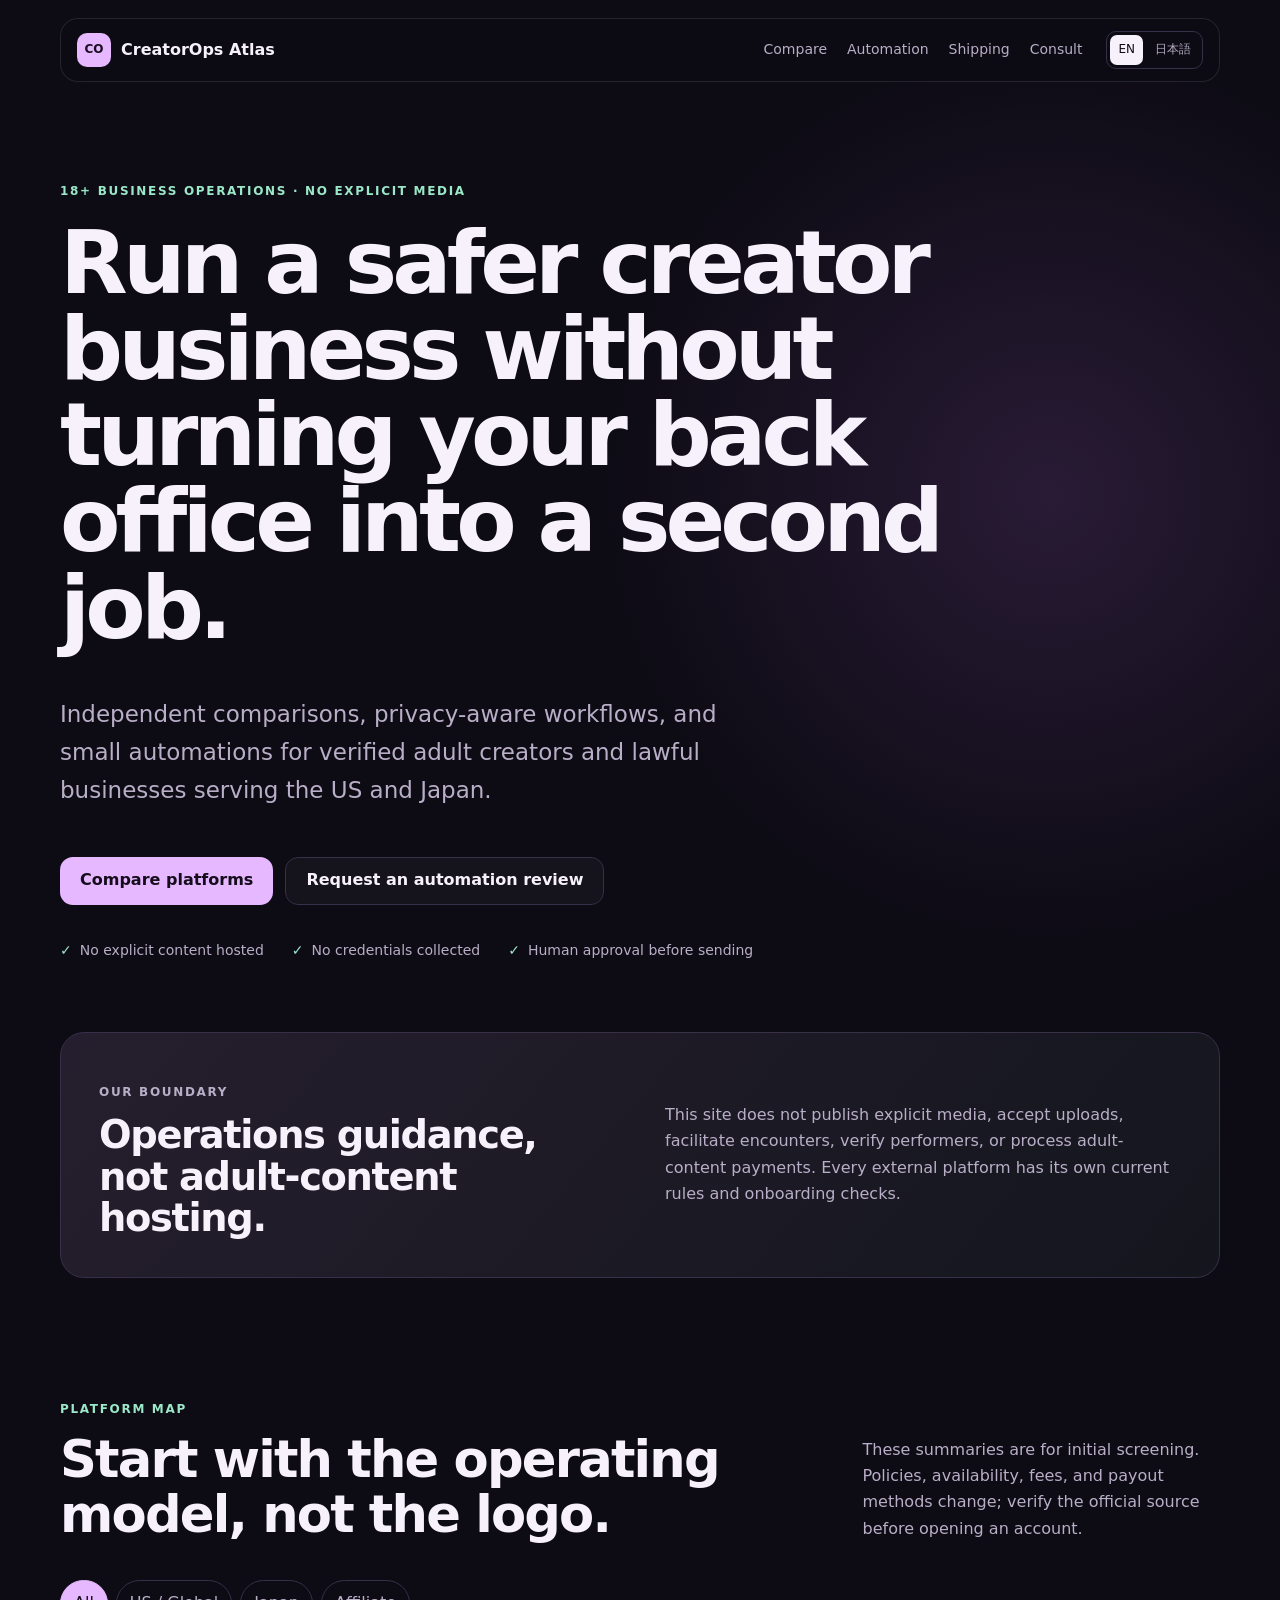
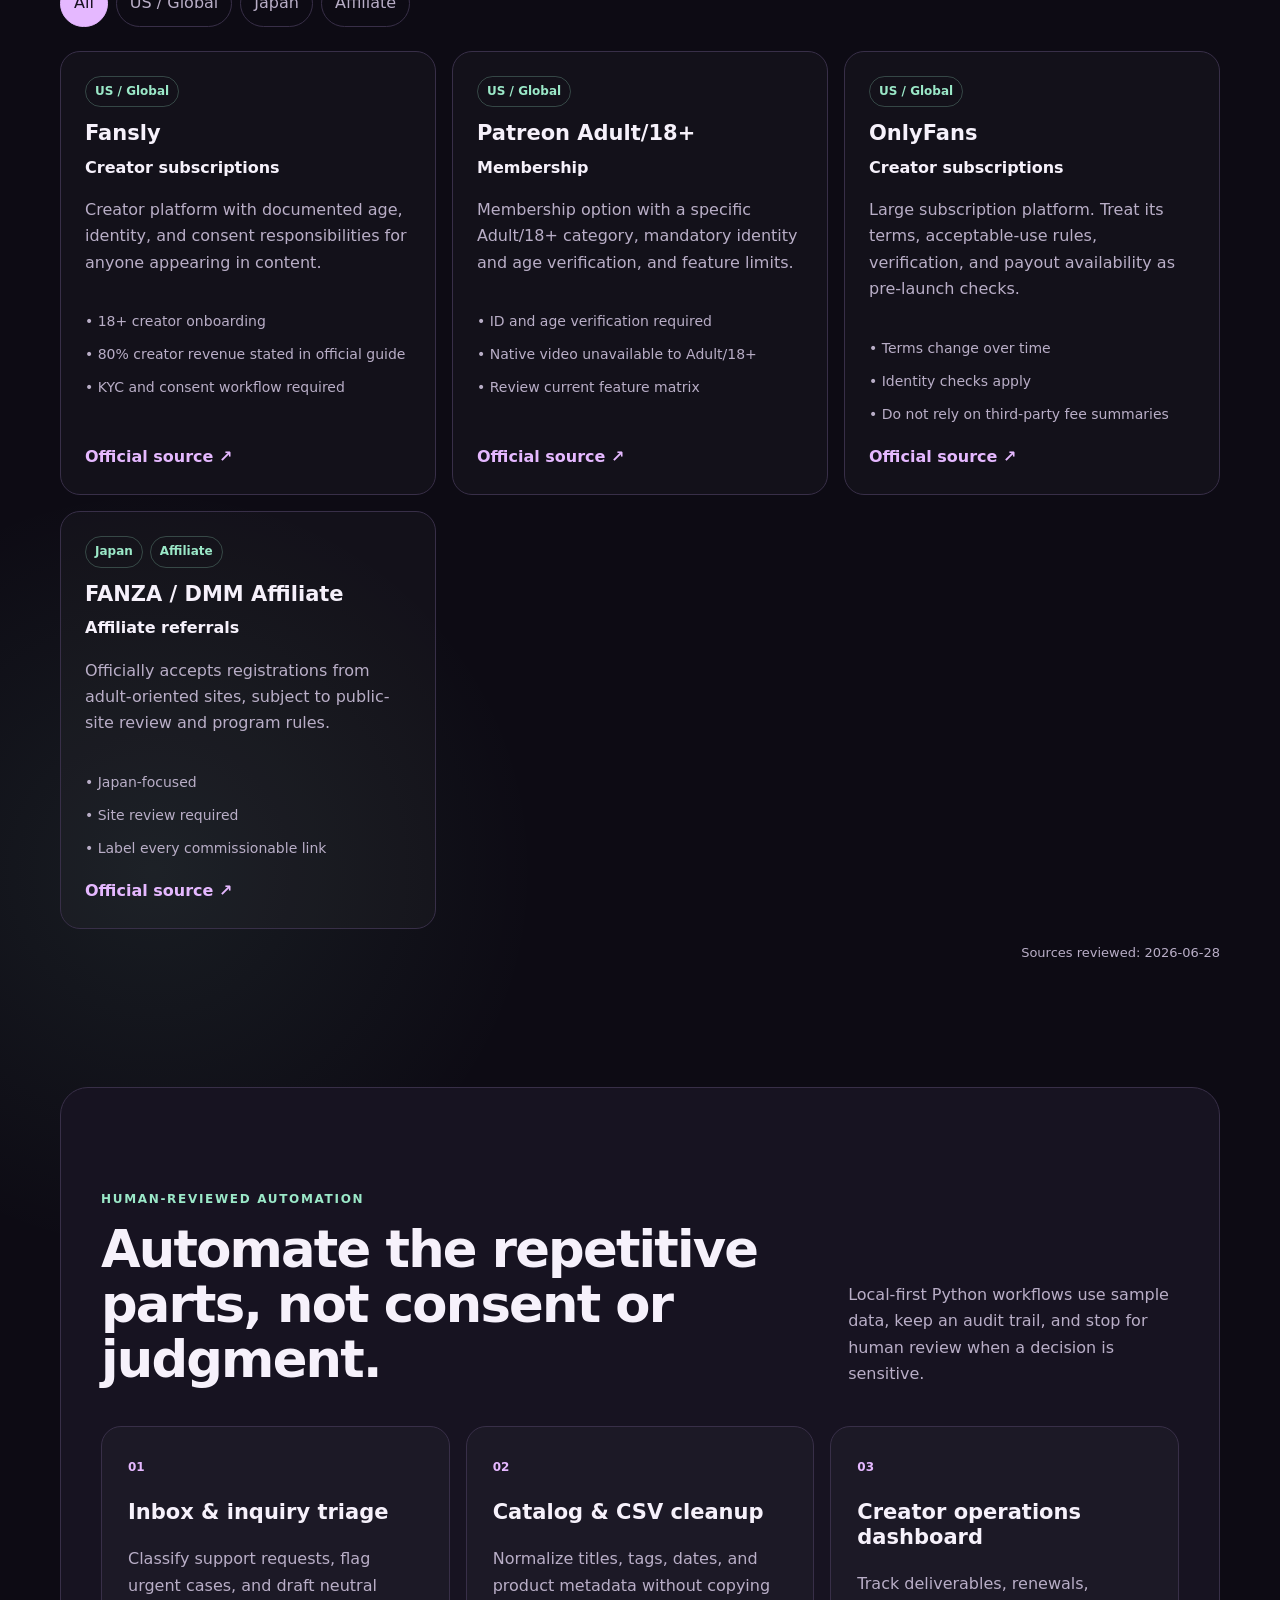
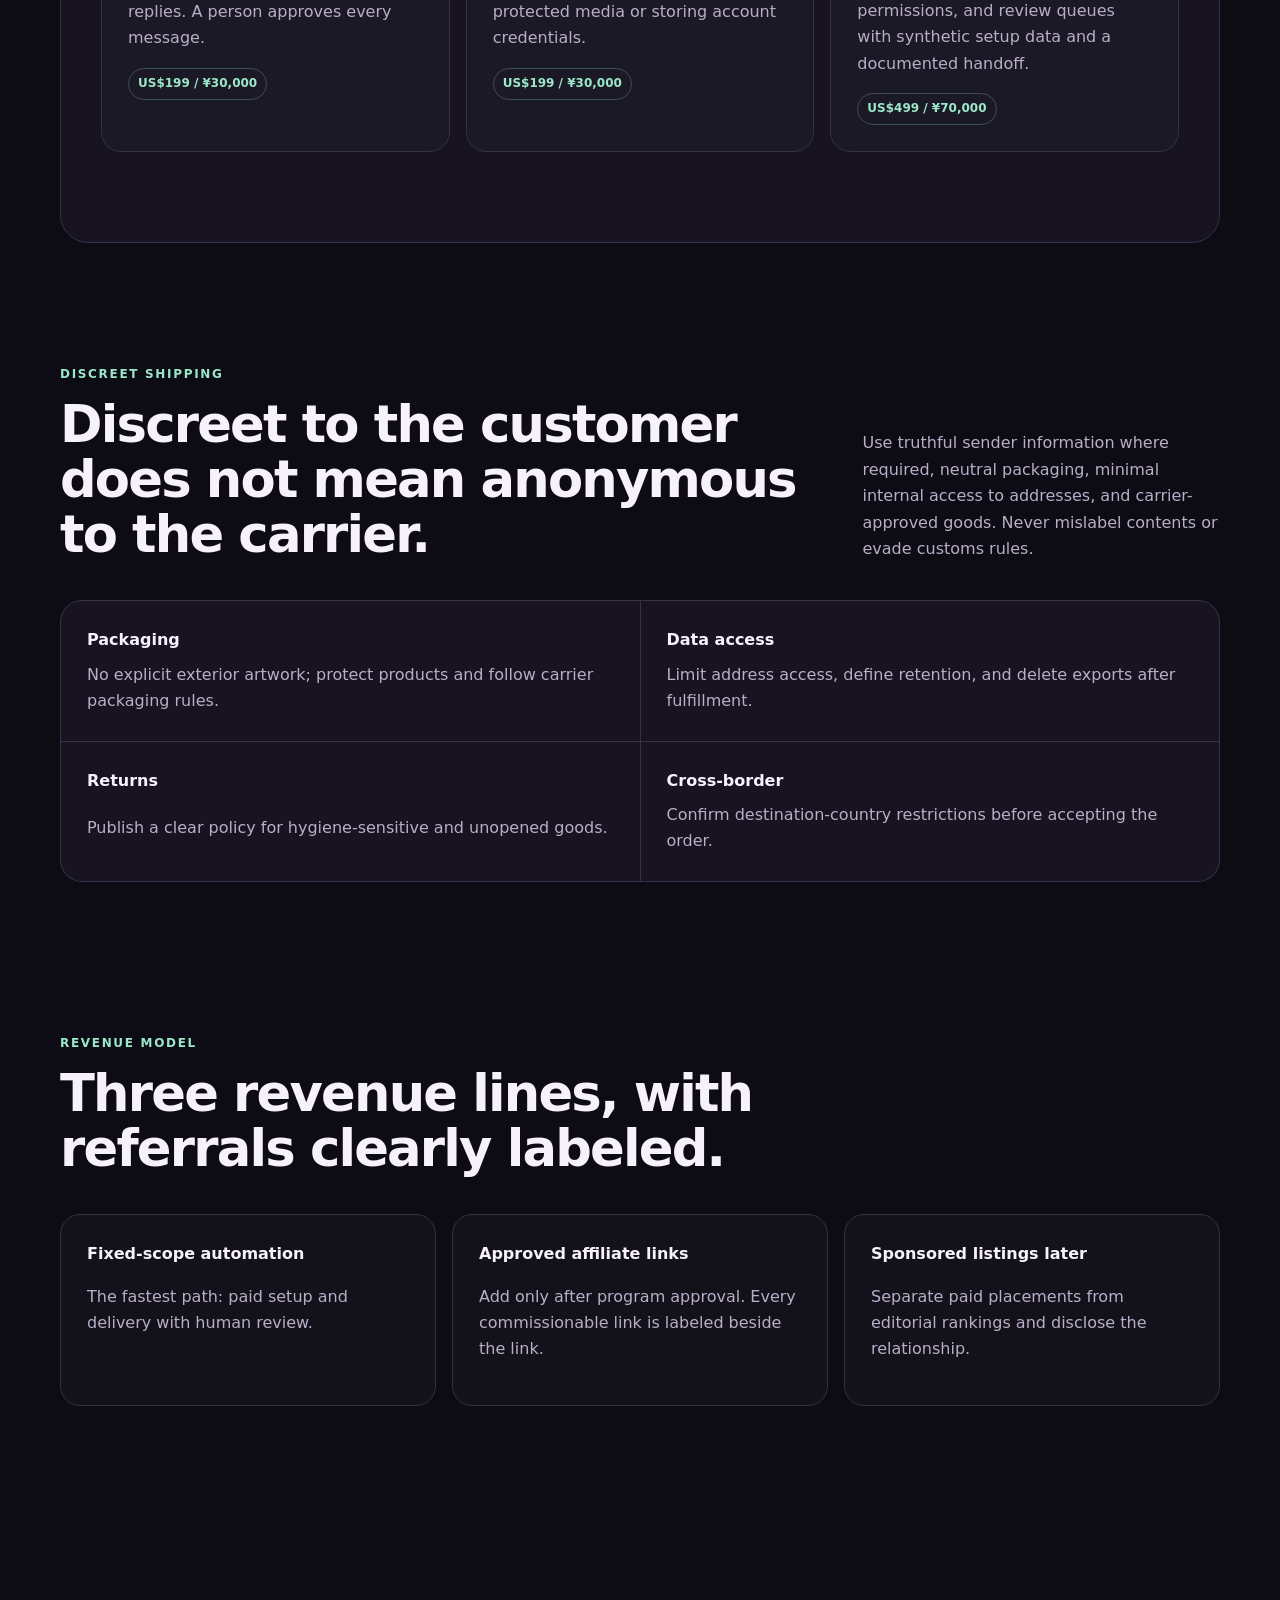
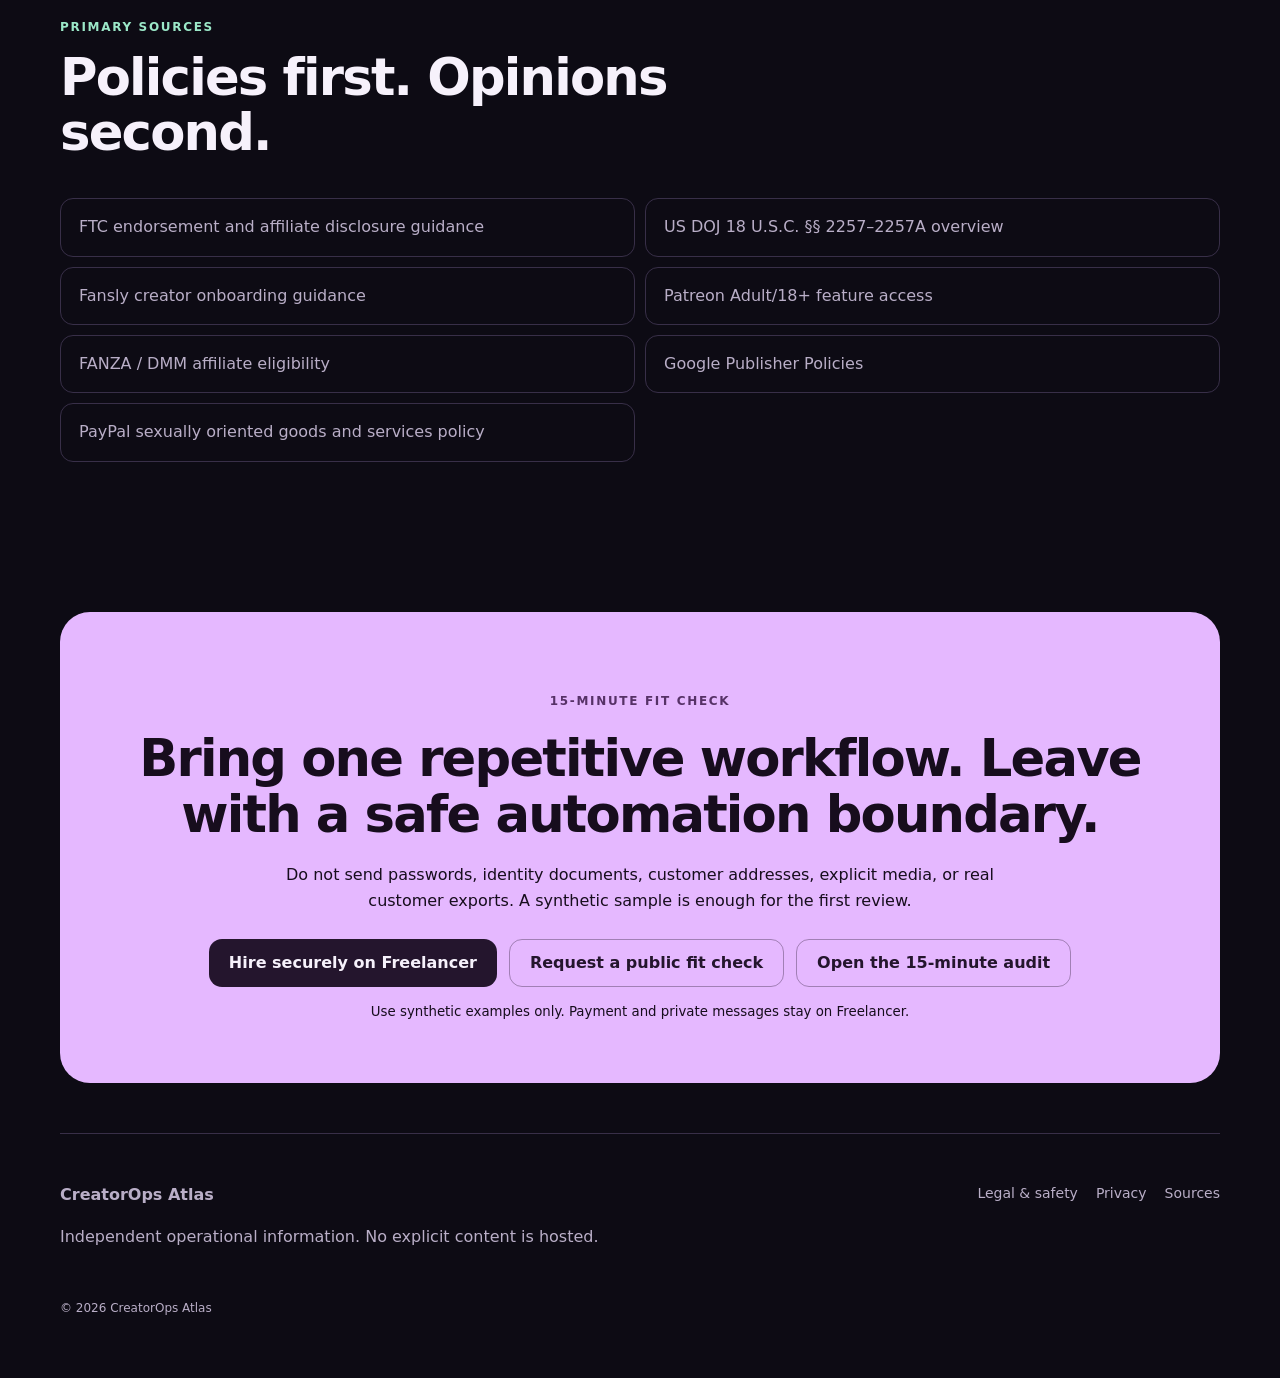
==== index.html @ 3f9b0c03 "feat: launch compliance-first creator operations site" ====
<!doctype html>
<html lang="en">
  <head>
    <meta charset="utf-8" />
    <meta name="viewport" content="width=device-width, initial-scale=1" />
    <meta
      name="description"
      content="Compliance-first platform comparisons and human-reviewed operations automation for verified adult creators and lawful businesses."
    />
    <title>CreatorOps Atlas | Compliance-first creator operations</title>
    <link rel="canonical" href="https://guiwenlingmu962-bot.github.io/creator-ops-atlas/" />
    <meta property="og:title" content="CreatorOps Atlas | Compliance-first creator operations" />
    <meta property="og:description" content="Platform comparisons and human-reviewed automation for verified adult creators and lawful businesses." />
    <meta property="og:type" content="website" />
    <meta property="og:url" content="https://guiwenlingmu962-bot.github.io/creator-ops-atlas/" />
    <link rel="stylesheet" href="styles.css" />
    <script src="app.js" defer></script>
  </head>
  <body>
    <header class="site-header">
      <a class="brand" href="index.html" aria-label="CreatorOps Atlas home">
        <span class="brand-mark">CO</span>
        <span>CreatorOps Atlas</span>
      </a>
      <nav aria-label="Primary navigation">
        <a href="#compare" data-i18n="navCompare">Compare</a>
        <a href="#automation" data-i18n="navAutomation">Automation</a>
        <a href="#shipping" data-i18n="navShipping">Shipping</a>
        <a href="#consult" data-i18n="navConsult">Consult</a>
      </nav>
      <div class="language-switcher" aria-label="Language">
        <button class="lang-button is-active" type="button" data-lang="en">EN</button>
        <button class="lang-button" type="button" data-lang="ja">日本語</button>
      </div>
    </header>

    <main>
      <section class="hero">
        <div class="eyebrow" data-i18n="eyebrow">18+ BUSINESS OPERATIONS · NO EXPLICIT MEDIA</div>
        <h1 data-i18n="heroTitle">Run a safer creator business without turning your back office into a second job.</h1>
        <p class="hero-copy" data-i18n="heroCopy">
          Independent comparisons, privacy-aware workflows, and small automations for verified adult creators and lawful businesses serving the US and Japan.
        </p>
        <div class="hero-actions">
          <a class="button button-primary" href="#compare" data-i18n="heroCompare">Compare platforms</a>
          <a class="button button-secondary" href="#consult" data-i18n="heroConsult">Request an automation review</a>
        </div>
        <ul class="trust-list" aria-label="Operating principles">
          <li data-i18n="trustOne">No explicit content hosted</li>
          <li data-i18n="trustTwo">No credentials collected</li>
          <li data-i18n="trustThree">Human approval before sending</li>
        </ul>
      </section>

      <section class="boundary" aria-labelledby="boundary-title">
        <div>
          <p class="section-kicker" data-i18n="boundaryKicker">OUR BOUNDARY</p>
          <h2 id="boundary-title" data-i18n="boundaryTitle">Operations guidance, not adult-content hosting.</h2>
        </div>
        <p data-i18n="boundaryCopy">
          This site does not publish explicit media, accept uploads, facilitate encounters, verify performers, or process adult-content payments. Every external platform has its own current rules and onboarding checks.
        </p>
      </section>

      <section class="section" id="compare">
        <div class="section-heading">
          <div>
            <p class="section-kicker" data-i18n="compareKicker">PLATFORM MAP</p>
            <h2 data-i18n="compareTitle">Start with the operating model, not the logo.</h2>
          </div>
          <p data-i18n="compareCopy">
            These summaries are for initial screening. Policies, availability, fees, and payout methods change; verify the official source before opening an account.
          </p>
        </div>

        <div class="filters" aria-label="Platform filters">
          <button class="filter-button is-active" type="button" data-filter="all" data-i18n="filterAll">All</button>
          <button class="filter-button" type="button" data-filter="us-global" data-i18n="filterGlobal">US / Global</button>
          <button class="filter-button" type="button" data-filter="japan" data-i18n="filterJapan">Japan</button>
          <button class="filter-button" type="button" data-filter="affiliate" data-i18n="filterAffiliate">Affiliate</button>
        </div>
        <div class="platform-grid" id="platform-grid" aria-live="polite"></div>
        <p class="review-date"><span data-i18n="reviewed">Sources reviewed:</span> 2026-06-28</p>
      </section>

      <section class="section muted-section" id="automation">
        <div class="section-heading">
          <div>
            <p class="section-kicker" data-i18n="automationKicker">HUMAN-REVIEWED AUTOMATION</p>
            <h2 data-i18n="automationTitle">Automate the repetitive parts, not consent or judgment.</h2>
          </div>
          <p data-i18n="automationCopy">
            Local-first Python workflows use sample data, keep an audit trail, and stop for human review when a decision is sensitive.
          </p>
        </div>
        <div class="service-grid">
          <article class="service-card">
            <span class="service-number">01</span>
            <h3 data-i18n="serviceOneTitle">Inbox & inquiry triage</h3>
            <p data-i18n="serviceOneCopy">Classify support requests, flag urgent cases, and draft neutral replies. A person approves every message.</p>
            <span class="pill" data-i18n="serviceOnePrice">US$199 / ¥30,000</span>
          </article>
          <article class="service-card">
            <span class="service-number">02</span>
            <h3 data-i18n="serviceTwoTitle">Catalog & CSV cleanup</h3>
            <p data-i18n="serviceTwoCopy">Normalize titles, tags, dates, and product metadata without copying protected media or storing account credentials.</p>
            <span class="pill" data-i18n="serviceTwoPrice">US$199 / ¥30,000</span>
          </article>
          <article class="service-card">
            <span class="service-number">03</span>
            <h3 data-i18n="serviceThreeTitle">Creator operations dashboard</h3>
            <p data-i18n="serviceThreeCopy">Track deliverables, renewals, permissions, and review queues with synthetic setup data and a documented handoff.</p>
            <span class="pill" data-i18n="serviceThreePrice">US$499 / ¥70,000</span>
          </article>
        </div>
      </section>

      <section class="section" id="shipping">
        <div class="section-heading">
          <div>
            <p class="section-kicker" data-i18n="shippingKicker">DISCREET SHIPPING</p>
            <h2 data-i18n="shippingTitle">Discreet to the customer does not mean anonymous to the carrier.</h2>
          </div>
          <p data-i18n="shippingCopy">
            Use truthful sender information where required, neutral packaging, minimal internal access to addresses, and carrier-approved goods. Never mislabel contents or evade customs rules.
          </p>
        </div>
        <div class="checklist">
          <div><strong data-i18n="shipOneTitle">Packaging</strong><span data-i18n="shipOneCopy">No explicit exterior artwork; protect products and follow carrier packaging rules.</span></div>
          <div><strong data-i18n="shipTwoTitle">Data access</strong><span data-i18n="shipTwoCopy">Limit address access, define retention, and delete exports after fulfillment.</span></div>
          <div><strong data-i18n="shipThreeTitle">Returns</strong><span data-i18n="shipThreeCopy">Publish a clear policy for hygiene-sensitive and unopened goods.</span></div>
          <div><strong data-i18n="shipFourTitle">Cross-border</strong><span data-i18n="shipFourCopy">Confirm destination-country restrictions before accepting the order.</span></div>
        </div>
      </section>

      <section class="section revenue-section">
        <div class="section-heading">
          <div>
            <p class="section-kicker" data-i18n="revenueKicker">REVENUE MODEL</p>
            <h2 data-i18n="revenueTitle">Three revenue lines, with referrals clearly labeled.</h2>
          </div>
        </div>
        <div class="revenue-grid">
          <article><strong data-i18n="revenueOneTitle">Fixed-scope automation</strong><p data-i18n="revenueOneCopy">The fastest path: paid setup and delivery with human review.</p></article>
          <article><strong data-i18n="revenueTwoTitle">Approved affiliate links</strong><p data-i18n="revenueTwoCopy">Add only after program approval. Every commissionable link is labeled beside the link.</p></article>
          <article><strong data-i18n="revenueThreeTitle">Sponsored listings later</strong><p data-i18n="revenueThreeCopy">Separate paid placements from editorial rankings and disclose the relationship.</p></article>
        </div>
      </section>

      <section class="section source-section" id="sources">
        <div class="section-heading">
          <div>
            <p class="section-kicker" data-i18n="sourcesKicker">PRIMARY SOURCES</p>
            <h2 data-i18n="sourcesTitle">Policies first. Opinions second.</h2>
          </div>
        </div>
        <div class="source-list">
          <a href="https://www.ftc.gov/business-guidance/resources/ftcs-endorsement-guides-what-people-are-asking" rel="noopener" target="_blank">FTC endorsement and affiliate disclosure guidance</a>
          <a href="https://www.justice.gov/criminal/criminal-ceos/18-usc-2257-2257a-certifications" rel="noopener" target="_blank">US DOJ 18 U.S.C. §§ 2257–2257A overview</a>
          <a href="https://help.fansly.com/en/articles/12315241-getting-started-on-fansly" rel="noopener" target="_blank">Fansly creator onboarding guidance</a>
          <a href="https://support.patreon.com/hc/en-us/articles/31714988741645-Access-to-Patreon-s-features-and-products-for-Adult-18-creators" rel="noopener" target="_blank">Patreon Adult/18+ feature access</a>
          <a href="https://support.dmm.co.jp/affiliate/article/44522" rel="noopener" target="_blank">FANZA / DMM affiliate eligibility</a>
          <a href="https://support.google.com/adsense/answer/10502938?hl=en" rel="noopener" target="_blank">Google Publisher Policies</a>
          <a href="https://pep.paypal.com/us/cshelp/article/what-is-paypal%E2%80%99s-policy-on-transactions-that-involve-sexually-oriented-goods-and-services-help384" rel="noopener" target="_blank">PayPal sexually oriented goods and services policy</a>
        </div>
      </section>

      <section class="consult" id="consult">
        <p class="section-kicker" data-i18n="consultKicker">15-MINUTE FIT CHECK</p>
        <h2 data-i18n="consultTitle">Bring one repetitive workflow. Leave with a safe automation boundary.</h2>
        <p data-i18n="consultCopy">
          Do not send passwords, identity documents, customer addresses, explicit media, or real customer exports. A synthetic sample is enough for the first review.
        </p>
        <div class="hero-actions centered-actions">
          <a
            class="button button-primary"
            href="https://www.freelancer.com/u/noris48"
            target="_blank"
            rel="noopener"
            data-i18n="consultButton"
          >Hire securely on Freelancer</a>
          <a
            class="button consult-secondary"
            href="https://github.com/guiwenlingmu962-bot/creator-ops-atlas/issues/new?template=automation-review.yml"
            target="_blank"
            rel="noopener"
            data-i18n="consultPublic"
          >Request a public fit check</a>
          <a class="button consult-secondary" href="downloads/creator-ops-audit.md" data-i18n="consultAudit">Open the 15-minute audit</a>
        </div>
        <small data-i18n="consultNote">Use synthetic examples only. Payment and private messages stay on Freelancer.</small>
      </section>
    </main>

    <footer>
      <div>
        <strong>CreatorOps Atlas</strong>
        <p data-i18n="footerCopy">Independent operational information. No explicit content is hosted.</p>
      </div>
      <div class="footer-links">
        <a href="legal.html" data-i18n="footerLegal">Legal & safety</a>
        <a href="privacy.html" data-i18n="footerPrivacy">Privacy</a>
        <a href="#sources" data-i18n="footerSources">Sources</a>
      </div>
      <p class="copyright">© <span id="year"></span> CreatorOps Atlas</p>
    </footer>
  </body>
</html>
---- styles.css ----
:root {
  color-scheme: dark;
  --bg: #0d0b14;
  --panel: #171321;
  --panel-2: #211a2f;
  --line: #382f48;
  --text: #f6f1fb;
  --muted: #b9aec7;
  --accent: #e5b8ff;
  --accent-strong: #c875f4;
  --mint: #9be8c8;
  --max: 1160px;
}

* { box-sizing: border-box; }
html { scroll-behavior: smooth; }
body {
  margin: 0;
  background:
    radial-gradient(circle at 82% 8%, rgba(200, 117, 244, 0.15), transparent 28rem),
    radial-gradient(circle at 12% 40%, rgba(155, 232, 200, 0.08), transparent 24rem),
    var(--bg);
  color: var(--text);
  font-family: Inter, ui-sans-serif, system-ui, -apple-system, BlinkMacSystemFont, "Segoe UI", sans-serif;
  line-height: 1.65;
}
a { color: inherit; }
button, .button { font: inherit; }
.site-header {
  width: min(calc(100% - 32px), var(--max));
  margin: 18px auto 0;
  padding: 12px 16px;
  display: flex;
  align-items: center;
  gap: 24px;
  position: sticky;
  top: 12px;
  z-index: 10;
  border: 1px solid rgba(255,255,255,.1);
  border-radius: 18px;
  background: rgba(13, 11, 20, .82);
  backdrop-filter: blur(18px);
}
.brand { display: flex; align-items: center; gap: 10px; font-weight: 800; text-decoration: none; white-space: nowrap; }
.brand-mark { display: grid; place-items: center; width: 34px; height: 34px; border-radius: 10px; background: var(--accent); color: #1a0f22; font-size: 12px; }
nav { display: flex; gap: 20px; margin-left: auto; }
nav a, .footer-links a { color: var(--muted); text-decoration: none; font-size: 14px; }
nav a:hover, .footer-links a:hover { color: var(--text); }
.language-switcher { display: flex; gap: 4px; padding: 3px; border: 1px solid var(--line); border-radius: 10px; }
.lang-button, .filter-button { border: 0; cursor: pointer; color: var(--muted); background: transparent; }
.lang-button { padding: 5px 8px; border-radius: 7px; font-size: 12px; }
.lang-button.is-active { background: var(--text); color: var(--bg); }
main { width: min(calc(100% - 32px), var(--max)); margin: 0 auto; }
.hero { min-height: 720px; display: flex; flex-direction: column; justify-content: center; align-items: flex-start; max-width: 940px; padding: 100px 0 70px; }
.eyebrow, .section-kicker { color: var(--mint); font-size: 12px; font-weight: 800; letter-spacing: .14em; }
h1 { margin: 18px 0 22px; font-size: clamp(44px, 7.2vw, 88px); line-height: .98; letter-spacing: -.055em; }
h2 { margin: 6px 0 0; font-size: clamp(30px, 4vw, 52px); line-height: 1.08; letter-spacing: -.035em; }
h3 { font-size: 21px; line-height: 1.2; }
.hero-copy { max-width: 720px; color: var(--muted); font-size: clamp(18px, 2vw, 23px); }
.hero-actions { display: flex; flex-wrap: wrap; gap: 12px; margin-top: 24px; }
.button { display: inline-flex; align-items: center; justify-content: center; min-height: 48px; padding: 0 20px; border-radius: 13px; font-weight: 800; text-decoration: none; }
.button-primary { color: #160d1c; background: var(--accent); }
.button-primary:hover { background: #f0d2ff; }
.button-secondary { border: 1px solid var(--line); background: rgba(255,255,255,.03); }
.trust-list { display: flex; flex-wrap: wrap; gap: 10px 28px; margin: 34px 0 0; padding: 0; color: var(--muted); list-style: none; font-size: 14px; }
.trust-list li::before { content: "✓"; margin-right: 8px; color: var(--mint); }
.boundary { display: grid; grid-template-columns: 1fr 1fr; gap: 50px; align-items: center; padding: 38px; border: 1px solid var(--line); border-radius: 24px; background: linear-gradient(130deg, rgba(229,184,255,.11), rgba(155,232,200,.05)); }
.boundary h2 { font-size: clamp(27px, 3vw, 40px); }
.boundary p { color: var(--muted); }
.section { padding: 110px 0 30px; }
.muted-section { margin-top: 80px; padding: 90px 40px; border: 1px solid var(--line); border-radius: 28px; background: var(--panel); }
.section-heading { display: grid; grid-template-columns: minmax(0, 1.35fr) minmax(280px, .65fr); gap: 60px; align-items: end; margin-bottom: 38px; }
.section-heading > p { color: var(--muted); margin: 0; }
.filters { display: flex; flex-wrap: wrap; gap: 8px; margin-bottom: 24px; }
.filter-button { padding: 9px 13px; border: 1px solid var(--line); border-radius: 999px; }
.filter-button.is-active { color: #171020; border-color: var(--accent); background: var(--accent); }
.platform-grid, .service-grid, .revenue-grid { display: grid; grid-template-columns: repeat(3, 1fr); gap: 16px; }
.platform-card, .service-card, .revenue-grid article { border: 1px solid var(--line); border-radius: 20px; background: rgba(255,255,255,.025); }
.platform-card { padding: 24px; display: flex; flex-direction: column; min-height: 340px; }
.platform-card h3 { margin: 14px 0 8px; }
.platform-card p { color: var(--muted); }
.card-meta { display: flex; flex-wrap: wrap; gap: 7px; }
.tag, .pill { display: inline-flex; padding: 5px 9px; border-radius: 999px; color: var(--mint); border: 1px solid rgba(155,232,200,.25); font-size: 12px; font-weight: 700; }
.card-facts { display: grid; gap: 10px; margin: 18px 0; font-size: 14px; }
.card-facts span { color: var(--muted); }
.source-link { margin-top: auto; color: var(--accent); font-weight: 800; text-decoration: none; }
.review-date { color: var(--muted); font-size: 13px; text-align: right; }
.service-card { padding: 26px; }
.service-card p { color: var(--muted); min-height: 96px; }
.service-number { color: var(--accent); font-size: 12px; font-weight: 900; }
.checklist { display: grid; grid-template-columns: 1fr 1fr; gap: 1px; overflow: hidden; border: 1px solid var(--line); border-radius: 22px; background: var(--line); }
.checklist div { display: grid; gap: 8px; padding: 26px; background: var(--panel); }
.checklist span { color: var(--muted); }
.revenue-section { padding-bottom: 90px; }
.revenue-grid article { padding: 26px; }
.revenue-grid p { color: var(--muted); }
.source-list { display: grid; grid-template-columns: 1fr 1fr; gap: 10px; }
.source-list a { padding: 15px 18px; color: var(--muted); border: 1px solid var(--line); border-radius: 13px; text-decoration: none; }
.source-list a:hover { color: var(--text); border-color: var(--accent-strong); }
.consult { margin: 120px 0 50px; padding: 60px; text-align: center; border-radius: 30px; background: var(--accent); color: #170d1d; }
.consult p { max-width: 760px; margin: 20px auto; }
.consult .section-kicker { color: #563167; }
.consult .button-primary { color: var(--text); background: #24152d; }
.centered-actions { justify-content: center; }
.consult-secondary { color: #24152d; border: 1px solid rgba(36, 21, 45, .35); }
.consult small { display: block; margin-top: 14px; }
footer { width: min(calc(100% - 32px), var(--max)); margin: 0 auto; padding: 48px 0; display: grid; grid-template-columns: 1fr auto; gap: 20px; border-top: 1px solid var(--line); color: var(--muted); }
.footer-links { display: flex; gap: 18px; }
.copyright { grid-column: 1 / -1; font-size: 12px; }
.legal-main { max-width: 850px; padding: 90px 0; }
.legal-main h1 { font-size: clamp(40px, 7vw, 68px); }
.legal-main h2 { margin-top: 44px; font-size: 27px; }
.legal-main p, .legal-main li { color: var(--muted); }

@media (max-width: 850px) {
  nav { display: none; }
  .language-switcher { margin-left: auto; }
  .hero { min-height: auto; padding-top: 130px; }
  .boundary, .section-heading { grid-template-columns: 1fr; gap: 20px; }
  .platform-grid, .service-grid, .revenue-grid { grid-template-columns: 1fr; }
  .muted-section { padding: 60px 22px; }
  .checklist, .source-list { grid-template-columns: 1fr; }
  .consult { padding: 42px 22px; }
  footer { grid-template-columns: 1fr; }
  .footer-links { flex-wrap: wrap; }
}

@media (prefers-reduced-motion: reduce) {
  html { scroll-behavior: auto; }
}
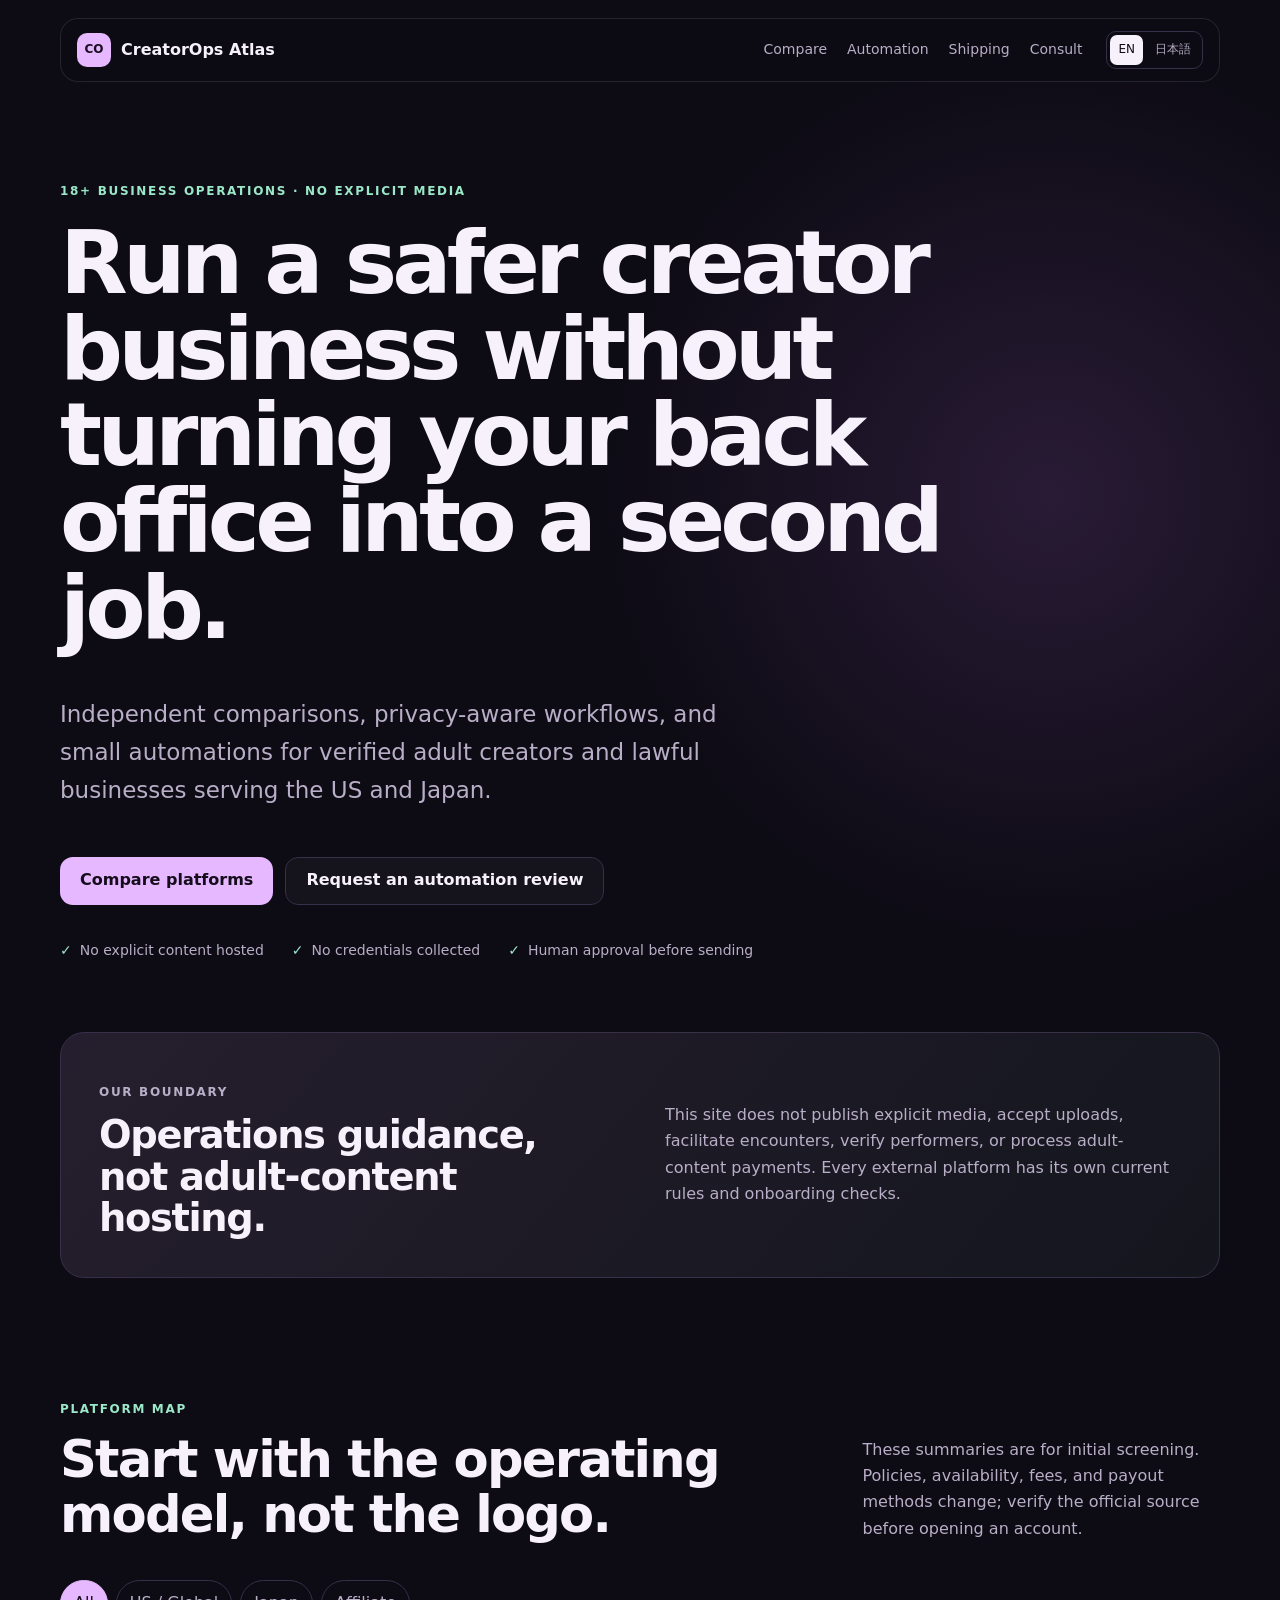
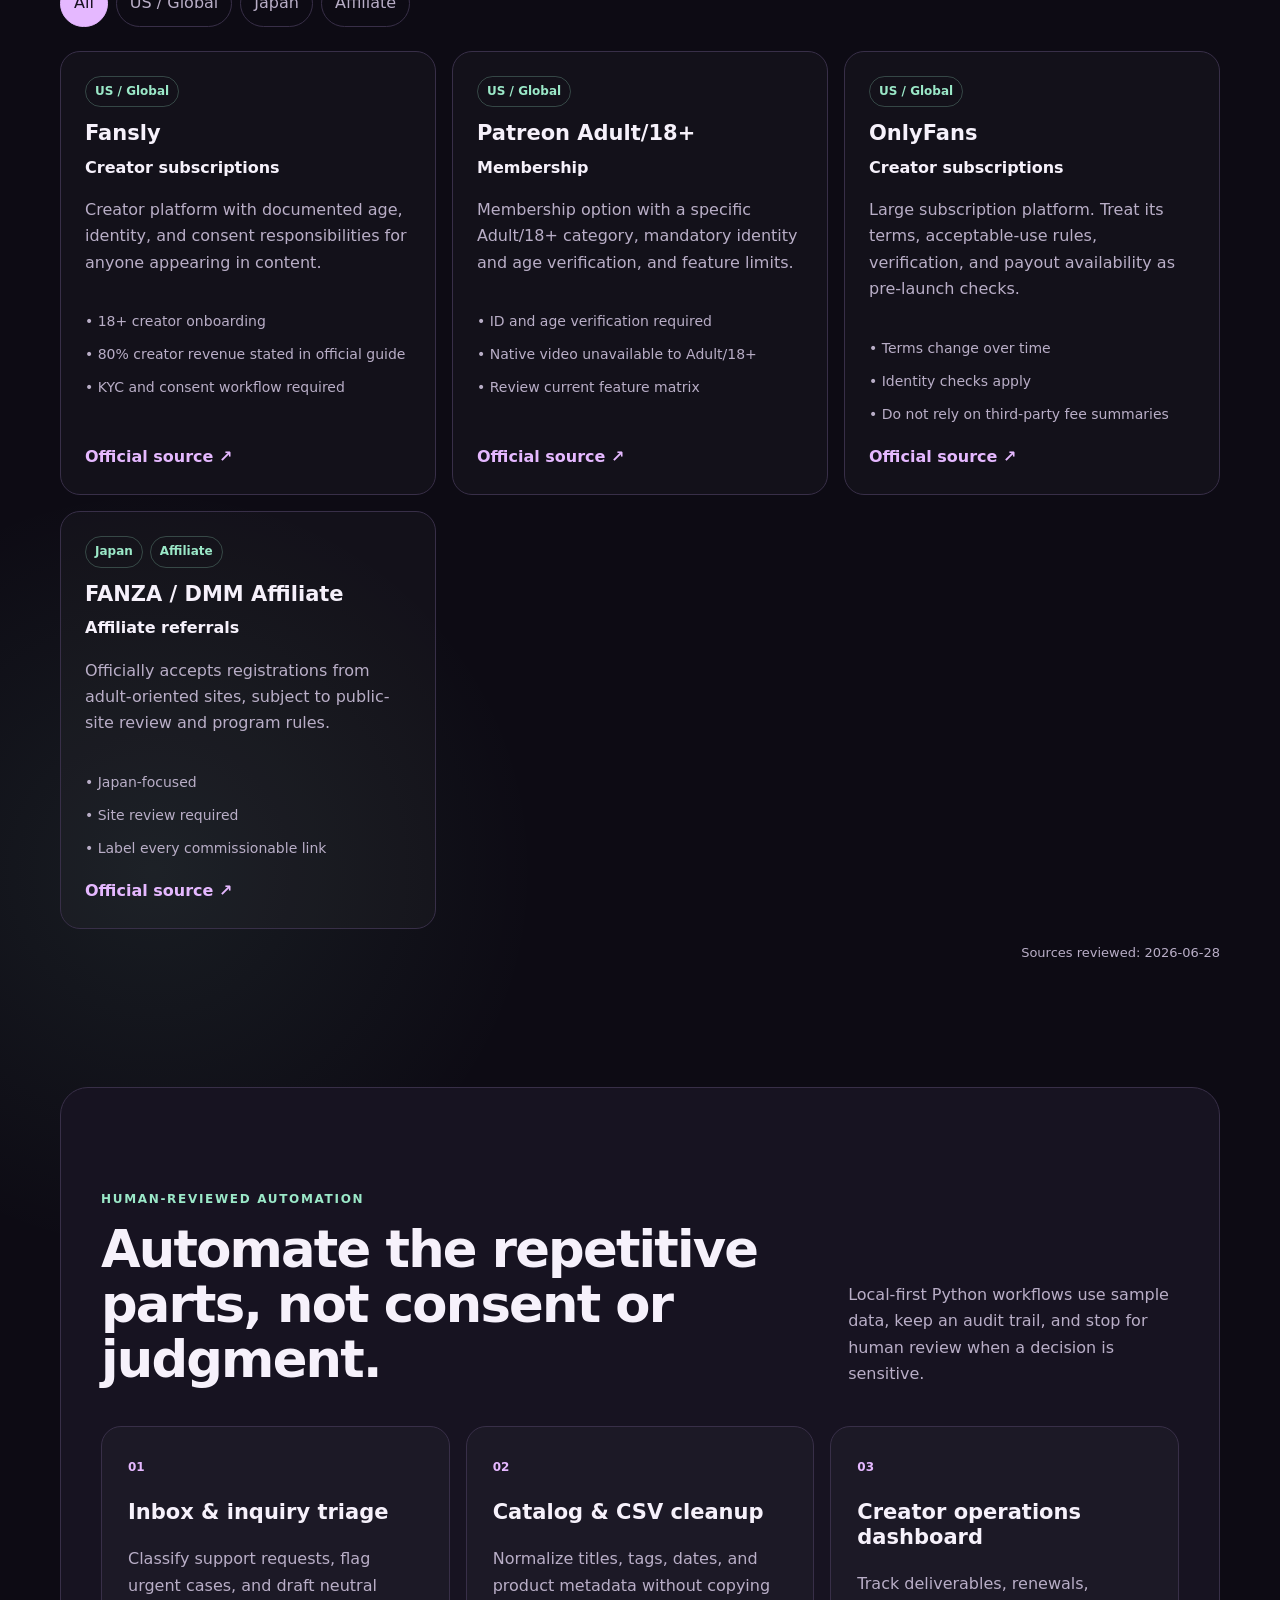
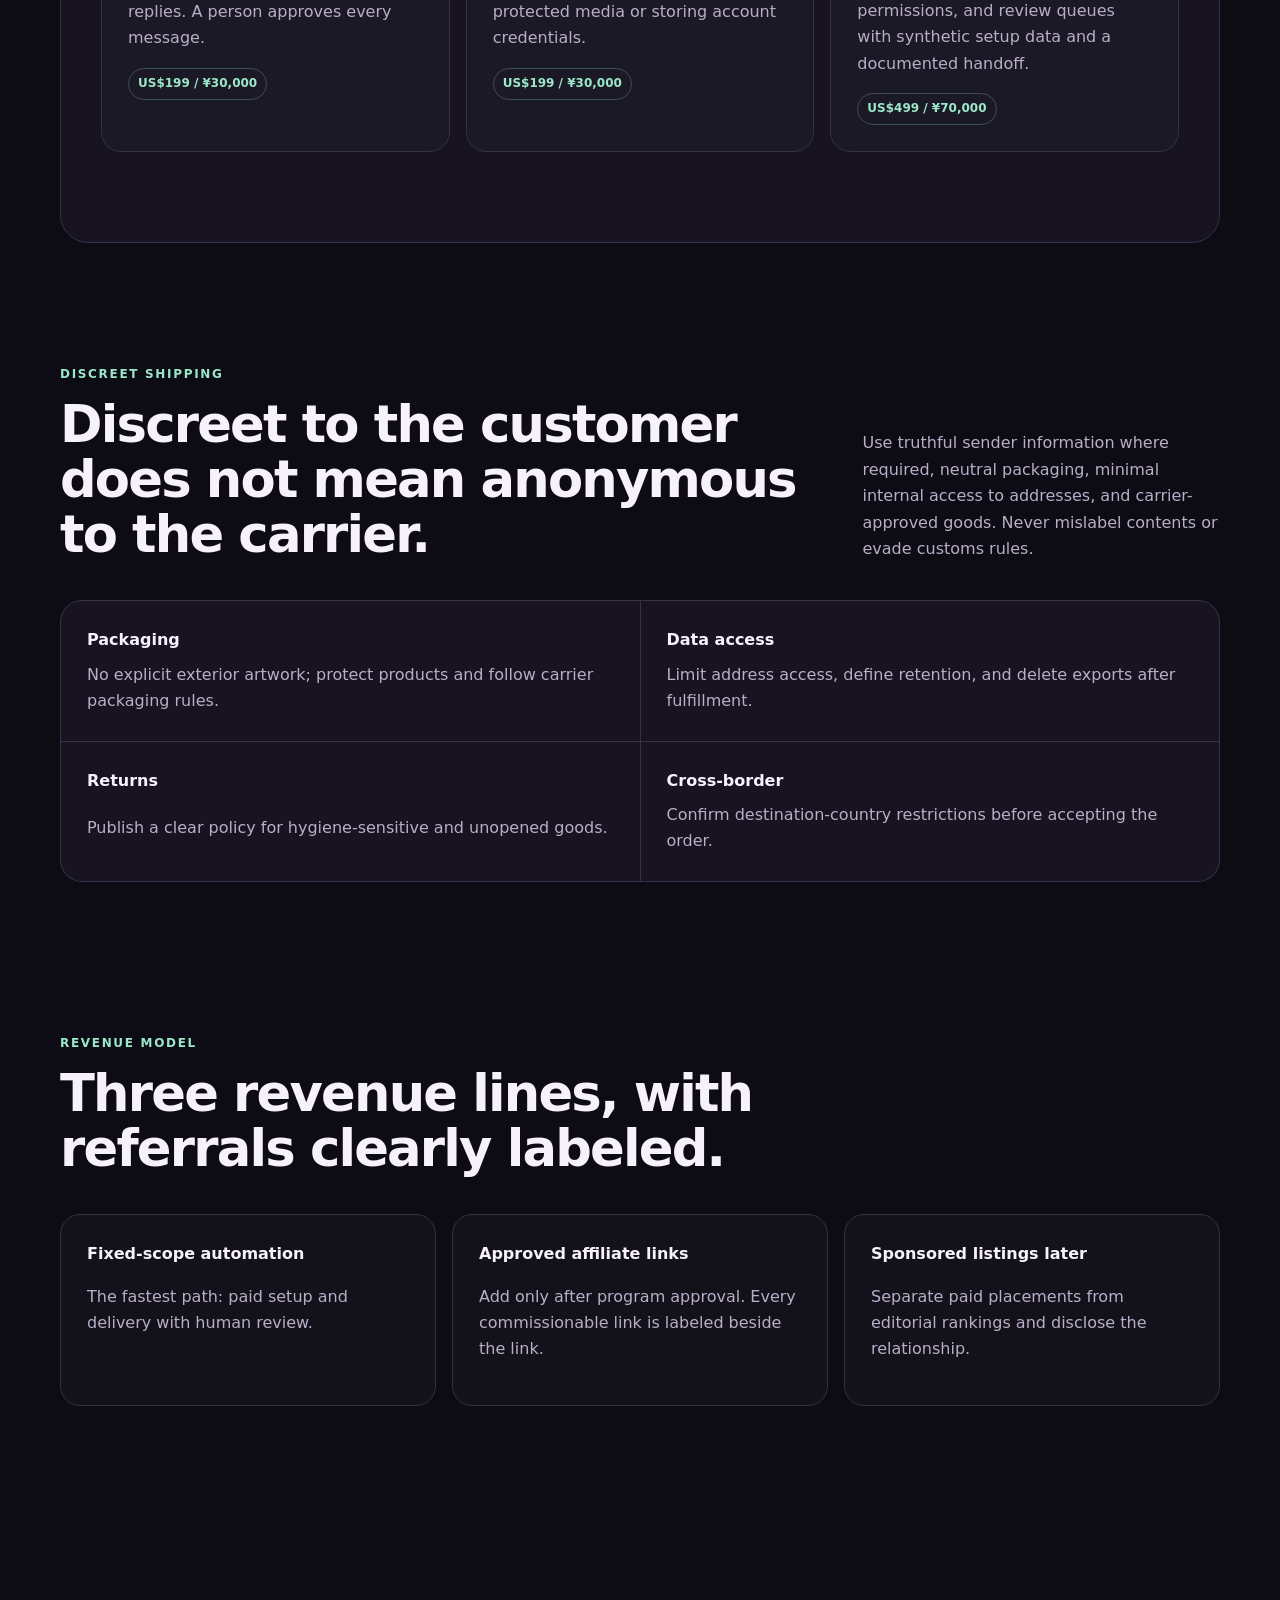
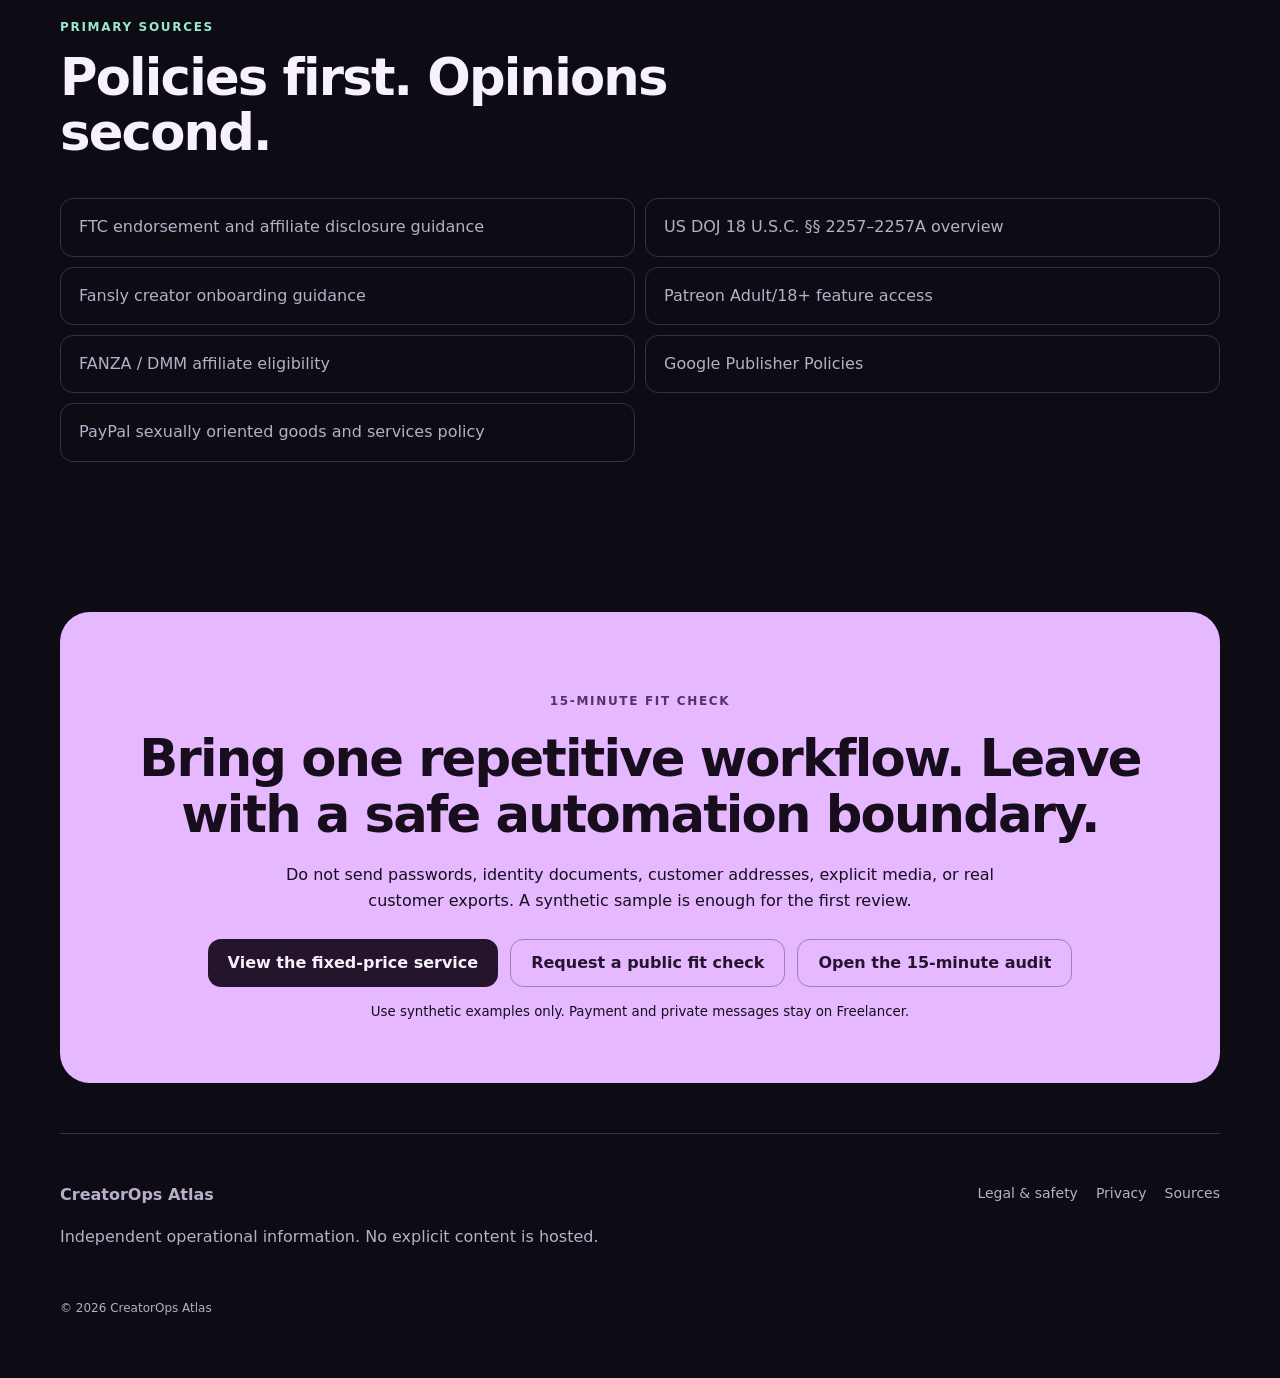
==== commit 835ae170: "link landing page to fixed-price service" ====
--- a/index.html
+++ b/index.html
@@ -174,11 +174,11 @@
         <div class="hero-actions centered-actions">
           <a
             class="button button-primary"
-            href="https://www.freelancer.com/u/noris48"
+            href="https://www.freelancer.com/service/python/i-will-automate-creator-admin-workflows"
             target="_blank"
             rel="noopener"
             data-i18n="consultButton"
-          >Hire securely on Freelancer</a>
+          >View the fixed-price service</a>
           <a
             class="button consult-secondary"
             href="https://github.com/guiwenlingmu962-bot/creator-ops-atlas/issues/new?template=automation-review.yml"
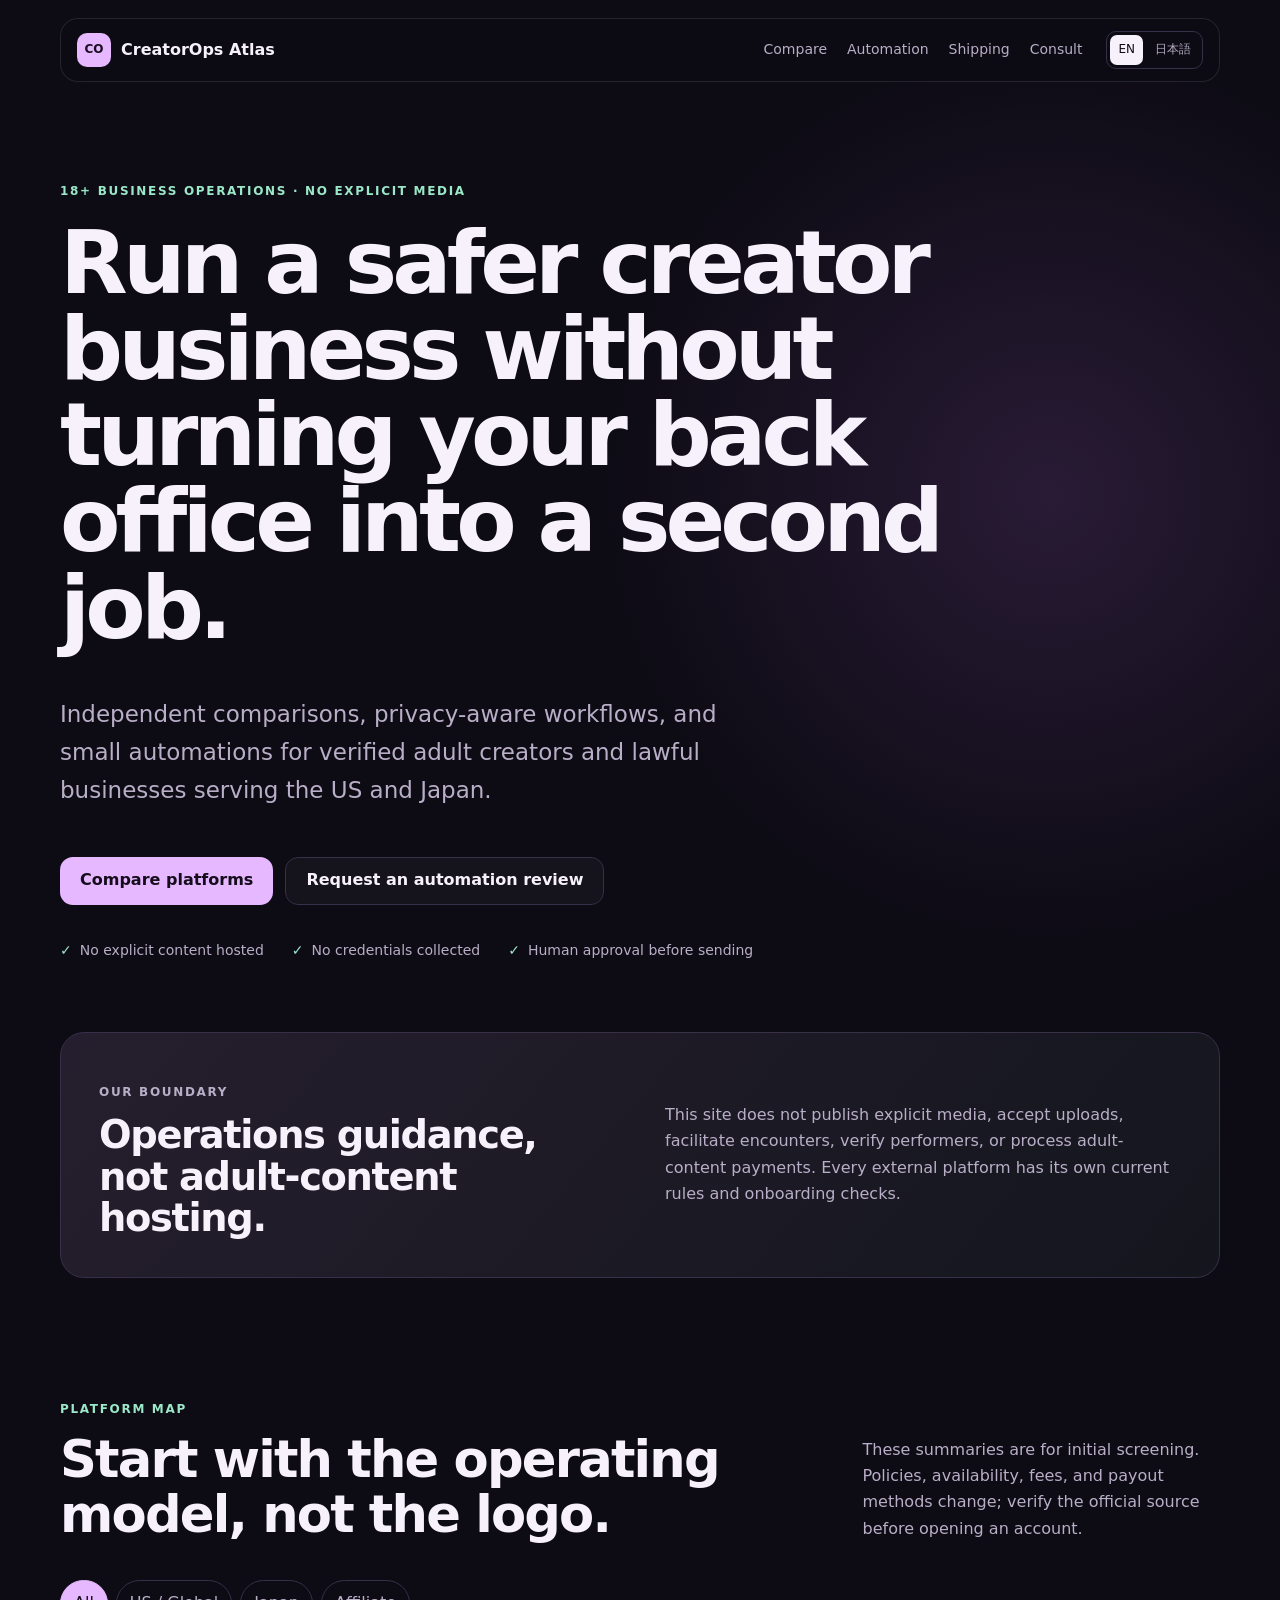
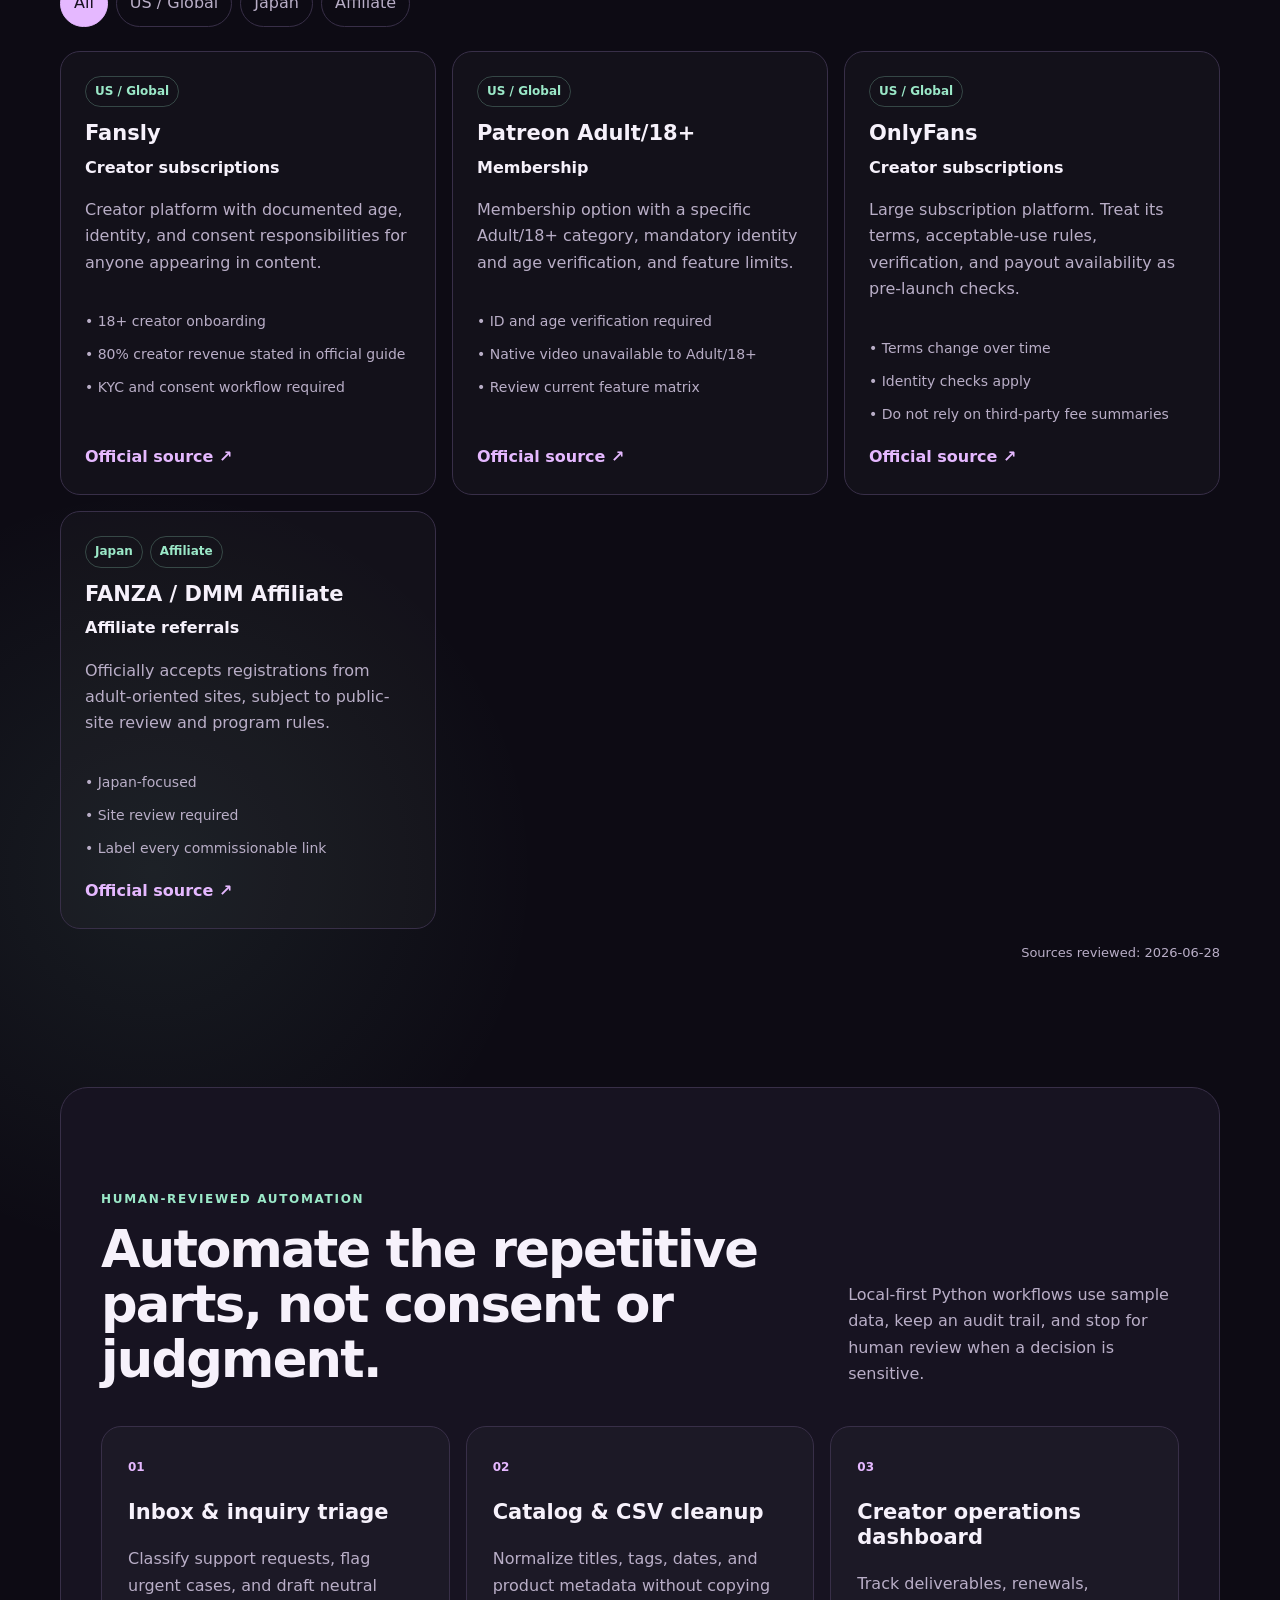
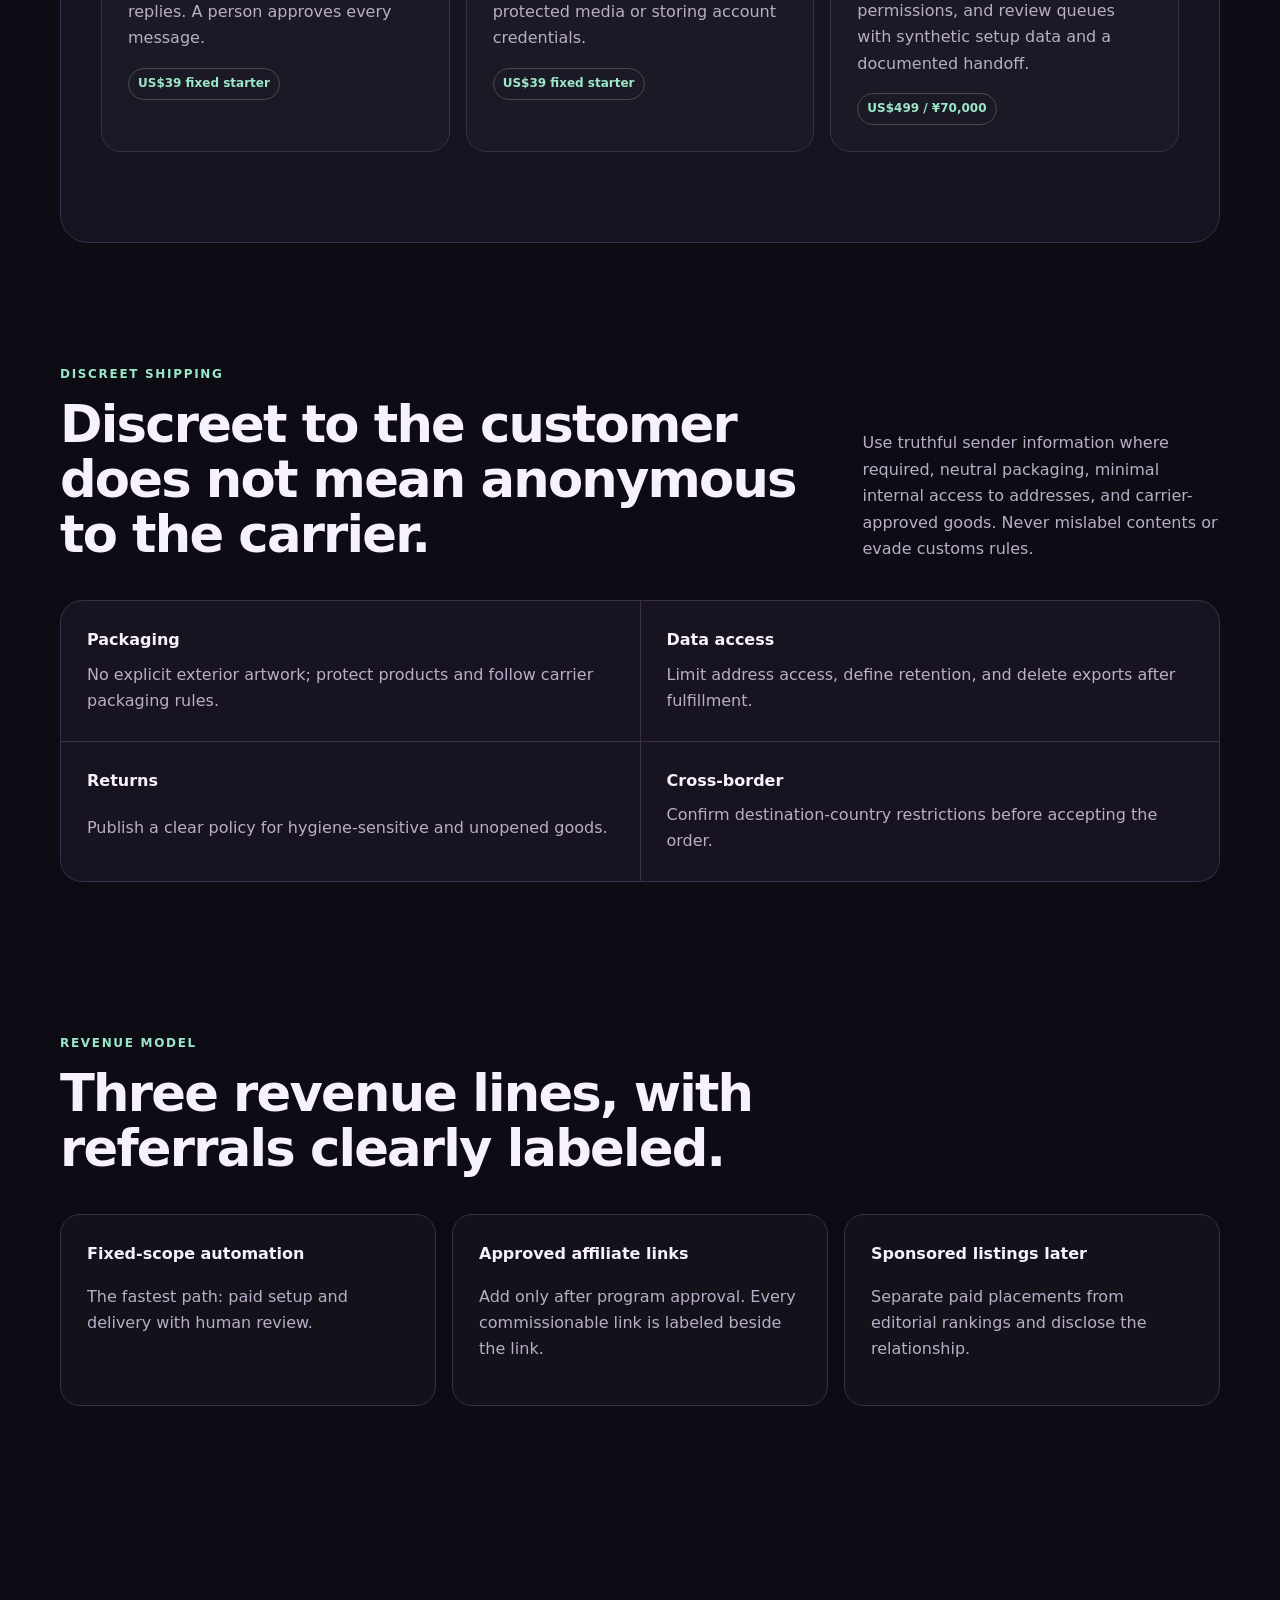
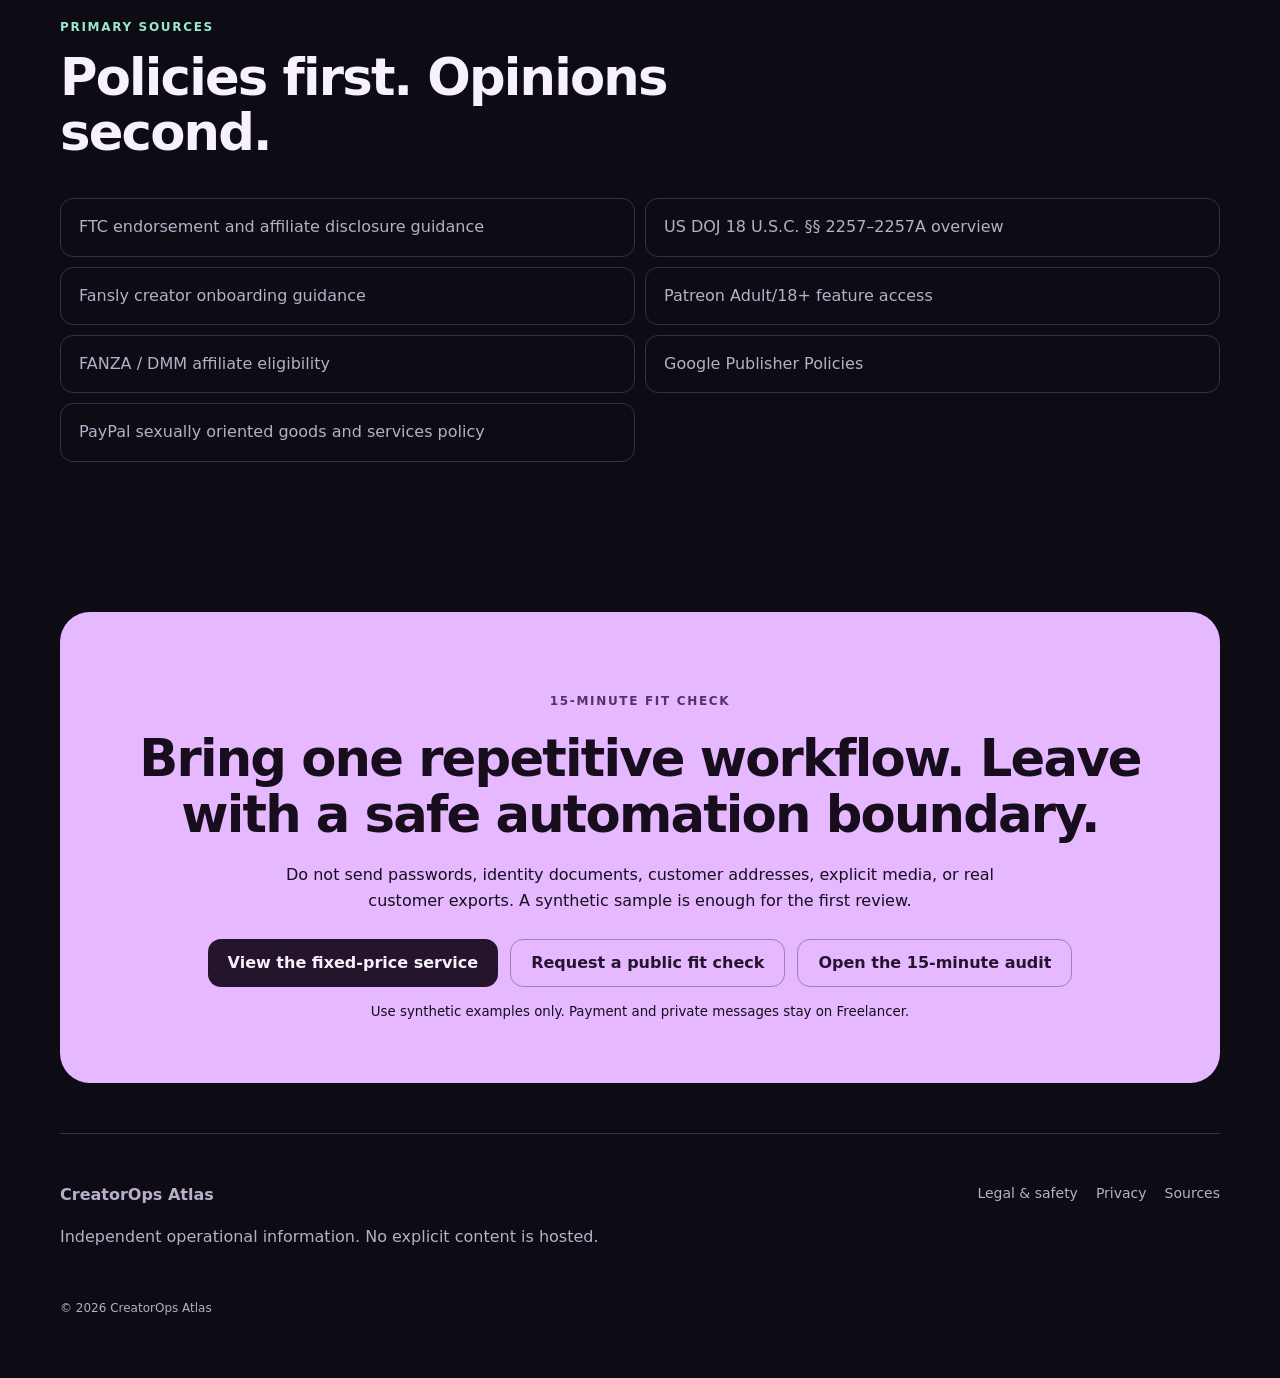
==== commit 9786b6e3: "align landing page with entry service" ====
--- a/index.html
+++ b/index.html
@@ -98,13 +98,13 @@
             <span class="service-number">01</span>
             <h3 data-i18n="serviceOneTitle">Inbox & inquiry triage</h3>
             <p data-i18n="serviceOneCopy">Classify support requests, flag urgent cases, and draft neutral replies. A person approves every message.</p>
-            <span class="pill" data-i18n="serviceOnePrice">US$199 / ¥30,000</span>
+            <span class="pill" data-i18n="serviceOnePrice">US$39 fixed starter</span>
           </article>
           <article class="service-card">
             <span class="service-number">02</span>
             <h3 data-i18n="serviceTwoTitle">Catalog & CSV cleanup</h3>
             <p data-i18n="serviceTwoCopy">Normalize titles, tags, dates, and product metadata without copying protected media or storing account credentials.</p>
-            <span class="pill" data-i18n="serviceTwoPrice">US$199 / ¥30,000</span>
+            <span class="pill" data-i18n="serviceTwoPrice">US$39 fixed starter</span>
           </article>
           <article class="service-card">
             <span class="service-number">03</span>
